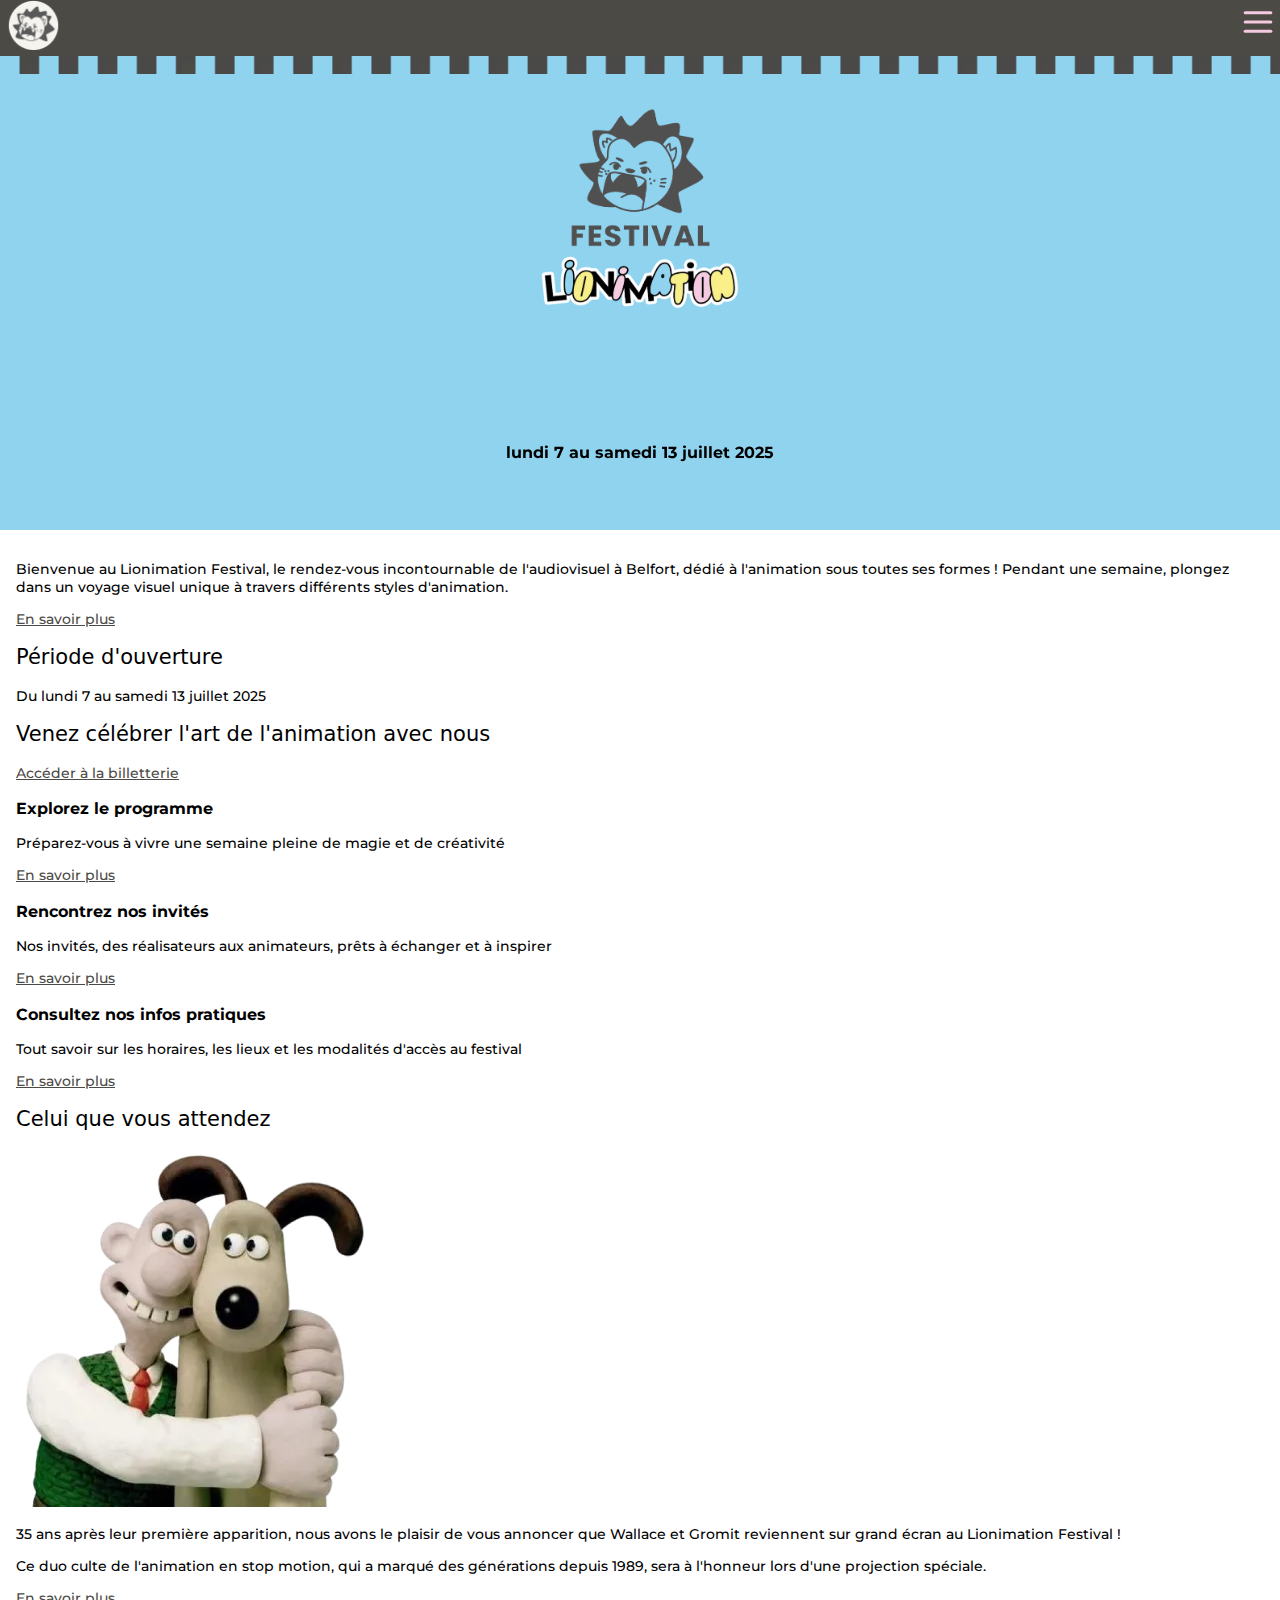
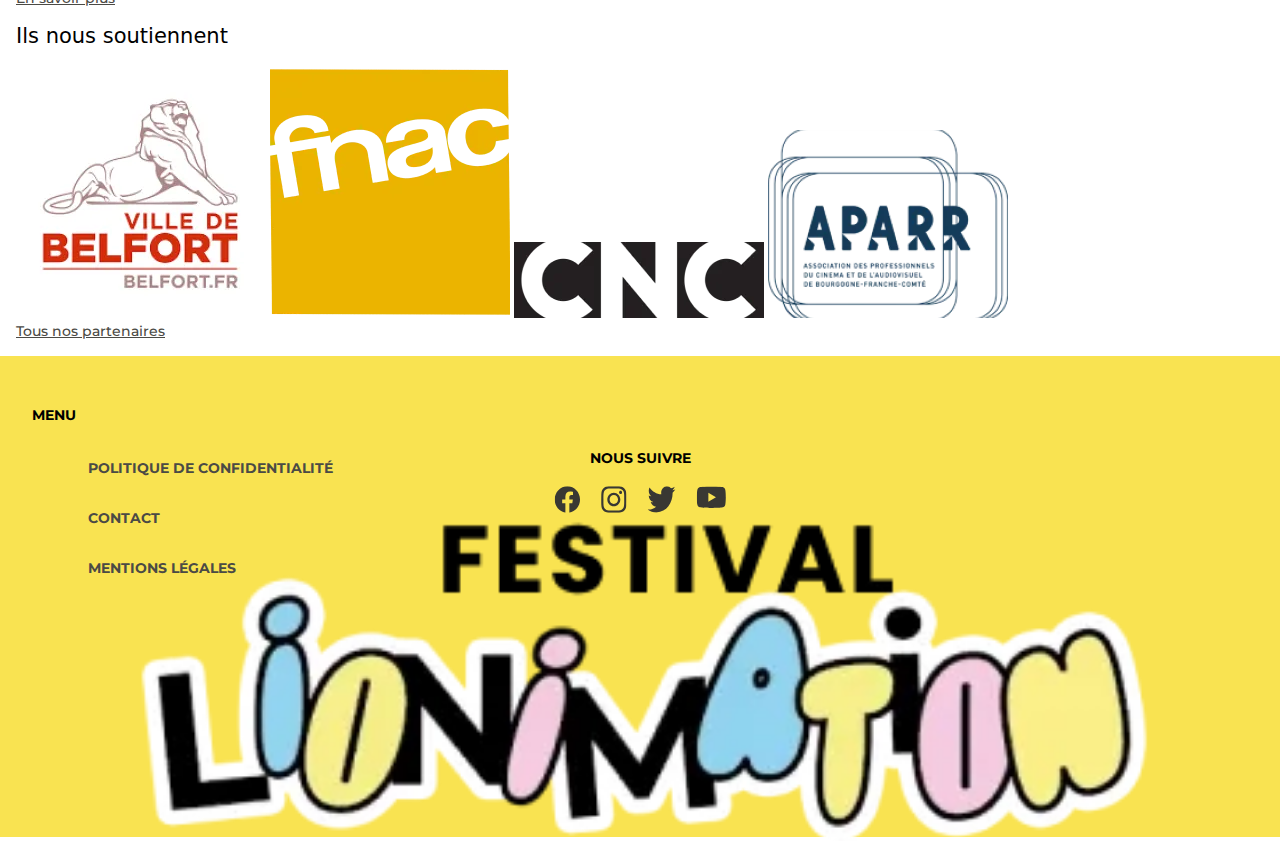
==== index.html @ 3cbc878a "mise à jour des pages" ====
<!DOCTYPE html>
<html lang="fr">
<head>
    <meta charset="UTF-8">
    <meta name="viewport" content="width=device-width, initial-scale=1.0">
    <title>Festival Lionimation</title>
    <link rel="stylesheet" href="src/css/vendors/style.css">
</head>
<body>
        <header class="header">
            <div class="menu">
                <div class="logo">
                    <a href="index.html"><img src="assets/logo.png" alt="retour accueil"></a>
                </div>
                <button id="btnmenu" class="menu-toggle"></button>
            </div>
            <div class="deco"></div>
        </header>
        
        <aside id="panel">
            <div class="panel-header"><button class="btnclose" id="hide-menu" /></div>
            <nav>
                <ul>
                    <li><a href="festival.html">Le festival</a></li>
                    <li><a href="programmation.html">Programmation</a></li>
                    <li><a href="#">Billetterie</a></li>
                    <li><a href="invites.html">Invités</a></li>
                    <li><a href="info.html">Info pratique</a></li>
                    <li><a href="contacts.html">Contacts</a></li>
                </ul>
            </nav>
        </aside>
    <main>
        <section class="hero bg-bleu-hero">
            
            <div class="bloc-img home">
                <div class="center-bloc">
            <img src="assets/headerlogonom.webp" alt="Festival Lionimation">
            <h3>lundi 7 au samedi 13 juillet 2025</h3>
                </div>
            </div>
        </section>
    <div class="global-content">
        <section class="intro">
            <p>Bienvenue au Lionimation Festival, le rendez-vous incontournable de l'audiovisuel à Belfort, dédié à
                l'animation sous toutes ses formes ! Pendant une semaine, plongez dans un voyage visuel unique à travers
                différents styles d'animation.</p>
            <a href="festival.html" class="button">En savoir plus</a>
        </section>
        
        <section class="details">
            <h2>Période d'ouverture</h2>
            <p>Du lundi 7 au samedi 13 juillet 2025</p>
        
            <h2>Venez célébrer l'art de l'animation avec nous</h2>
            <a href="#" class="button">Accéder à la billetterie</a>
        </section>
        
        <section class="extras">
            <div class="card">
                <h3>Explorez le programme</h3>
                <p>Préparez-vous à vivre une semaine pleine de magie et de créativité</p>
                <a href="programmation.html" class="button">En savoir plus</a>
            </div>
            <div class="card">
                <h3>Rencontrez nos invités</h3>
                <p>Nos invités, des réalisateurs aux animateurs, prêts à échanger et à inspirer</p>
                <a href="invites.html" class="button">En savoir plus</a>
            </div>
        
            <div class="card">
                <h3>Consultez nos infos pratiques</h3>
                <p>Tout savoir sur les horaires, les lieux et les modalités d'accès au festival</p>
                <a href="info.html" class="button">En savoir plus</a>
            </div>
        </section>
        
<section class="highlight">
    <h2>Celui que vous attendez</h2>
    <div class="Wallace">
        <img src="assets/walaceetgromit.webp" alt="wallace et Gromit">
    </div>
    <p>35 ans après leur première apparition, nous avons le plaisir de vous annoncer que Wallace et Gromit reviennent
        sur grand écran au Lionimation Festival !</p>
    <p>Ce duo culte de l'animation en stop motion, qui a marqué des générations depuis 1989, sera à l'honneur lors d'une
        projection spéciale.</p>
    <a href="programmation.html" class="button">En savoir plus</a>
</section>

<section class="partners">
    <h2>Ils nous soutiennent</h2>
    <div class="logos">
        <img src="assets/belfort.webp" alt="Ville de Belfort">
        <img src="assets/fnac.webp" alt="Fnac">
        <img src="assets/cnc.webp" alt="CNC">
        <img src="assets/aparr.webp" alt="APARR">
    </div>
    <a href="#" class="button">Tous nos partenaires</a>
</section>
</div>
</main>
<footer class="footer">
    <div class="footer-menu">
        <h4>MENU</h4>
        <ul>
            <li><a href="#">Politique de Confidentialité</a></li>
            <li><a href="contacts.html">Contact</a></li>
            <li><a href="#">Mentions Légales</a></li>
        </ul>
    </div>
    <div class="footer-social">
        <h4>NOUS SUIVRE</h4>
        <div class="social-icons">
            <a href="https://www.facebook.com/"><img src="assets/facebook1.svg" alt="Facebook"></a>
            <a href="https://www.instagram.com/"><img src="assets/instagram2.svg" alt="Instagram"></a>
            <a href="https://x.com/"><img src="assets/twitter1.svg" alt="Twitter"></a>
            <a href="https://www.youtube.com/"><img src="assets/youtube1.svg" alt="YouTube"></a>
        </div>
    </div>
    <div class="footer-logo">
        <img src="assets/festivallionimation.webp" alt="Festival Lionimation">
    </div>
</footer>
<script src="src/js/app.js"> </script>
</body>
</html>
---- src/css/vendors/style.css ----
/*importation des typographies*/

@import url('https://fonts.googleapis.com/css2?family=Montserrat:ital,wght@0,100..900;1,100..900&display=swap');
@import url('https://fonts.googleapis.com/css2?family=Archivo+Black&family=Chewy&family=Montserrat:ital,wght@0,100..900;1,100..900&display=swap');

/* import du normalize */
/* @import url("normalize.css"); */

/* importation variables */
@import url("../utils/variables.css");
@import url("../utils/structure.css");

/* importation component */
@import url("../component/menu.css");
@import url("../component/asside.css");
@import url("../component/button.css");
@import url("../component/hero.css");

/* importation */
@import url("../layout/main.css");
@import url("../layout/header.css");
@import url("../layout/footer.css");

*,
*:before,
*:after {
    box-sizing: border-box;
    -webkit-tap-highlight-color: transparent;
    -webkit-touch-callout: none;
}

html,
body {
    padding: 0;
    margin: 0;
    margin: 0;
    width: 100%;
    height: 100%;
}

body {
    font-family: "Montserrat", sans-serif;
    font-optical-sizing: auto;
    font-weight: 500;
    font-style: normal;
    font-size: 14px;
}

/* style commun aux pages */

h1,
h2 {
    font-family: "Chewy", system-ui;
    font-weight: 400;
    font-style: normal;
    /* text-transform: uppercase; */
}

a {
    color: var(--header-color);

    & :focus,
    :hover,
    :visited {
        color: var(--jaune);
    }
}

li {
    list-style: none;
    padding: 8px 0;
}


/*classes de couleurs du theme pour certains blocs*/
.bg-bleu {
    background-color: var(--bleu);
}

.bg-bleu-hero {
    background-color: var(--bleu-hero);
}

.bg-rose {
    background-color: var(--rose);
}

.bg-jaune {
    background-color: var(--jaune);
}
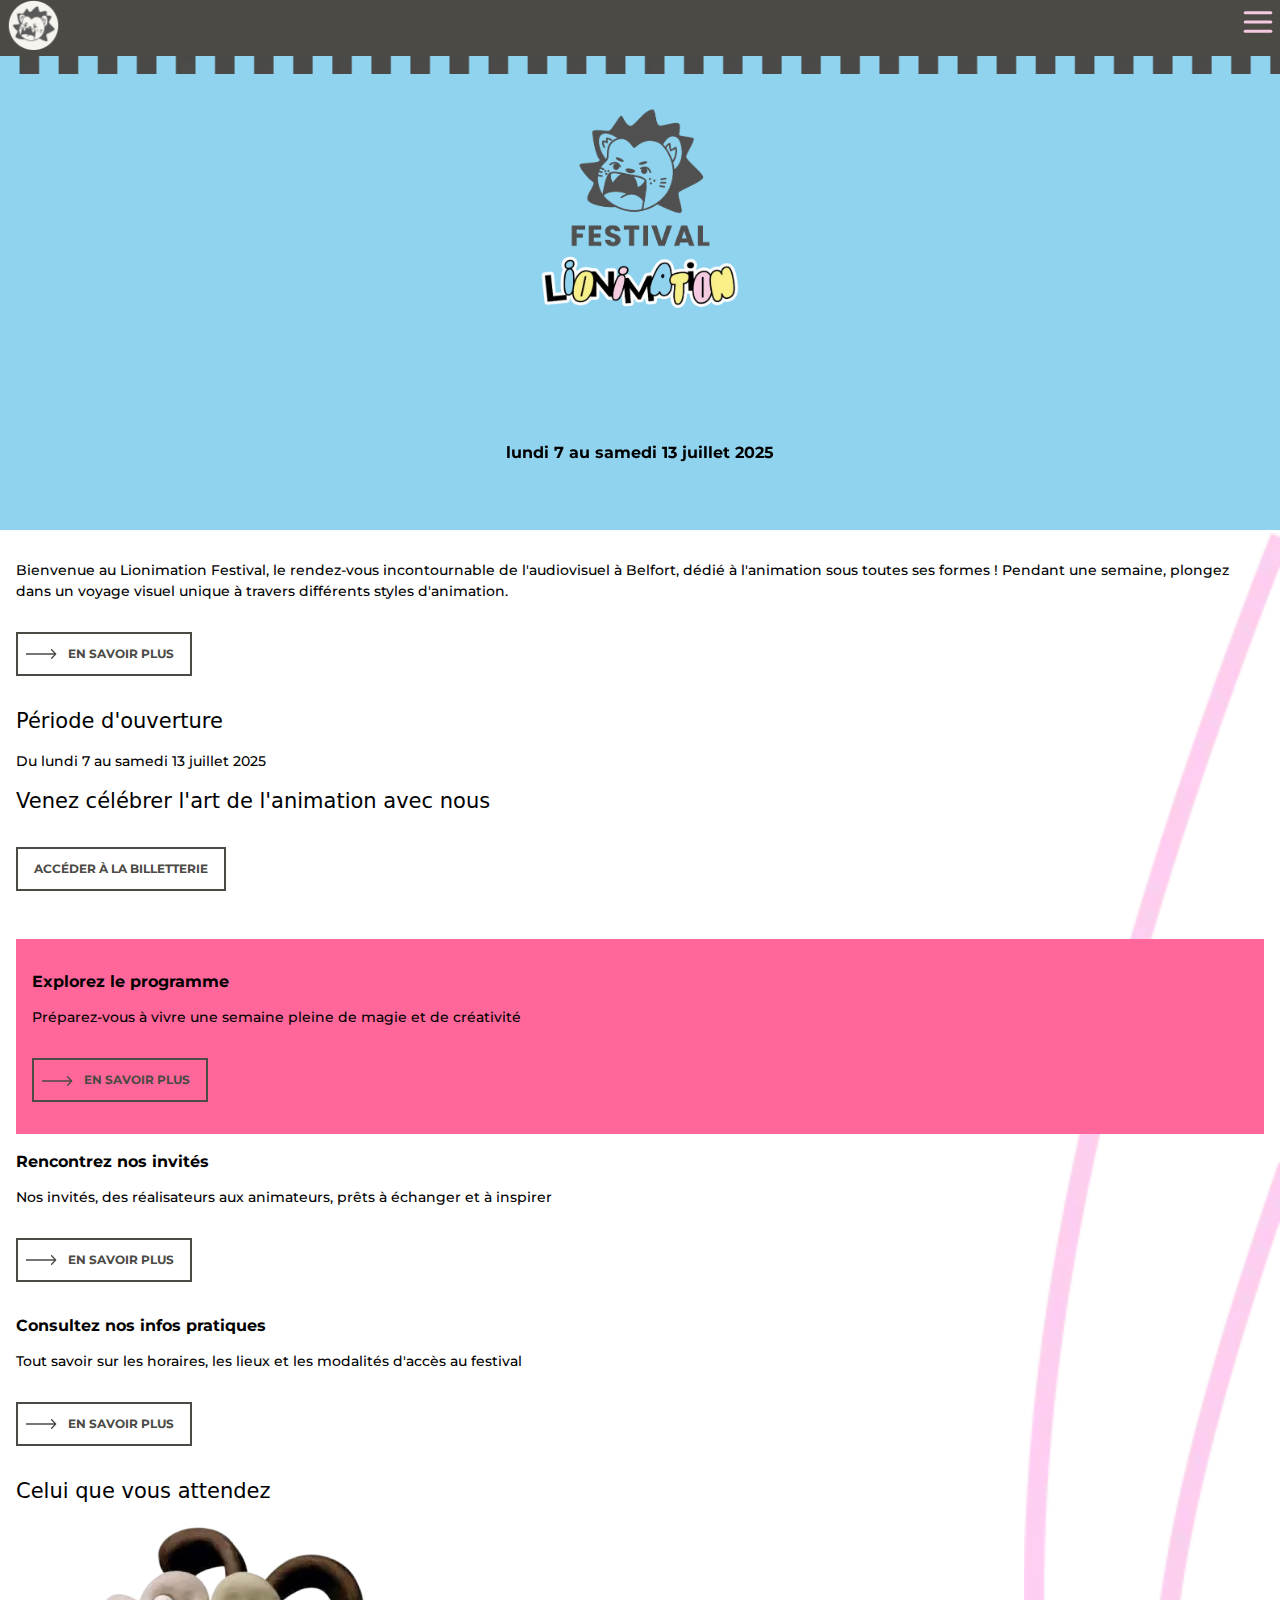
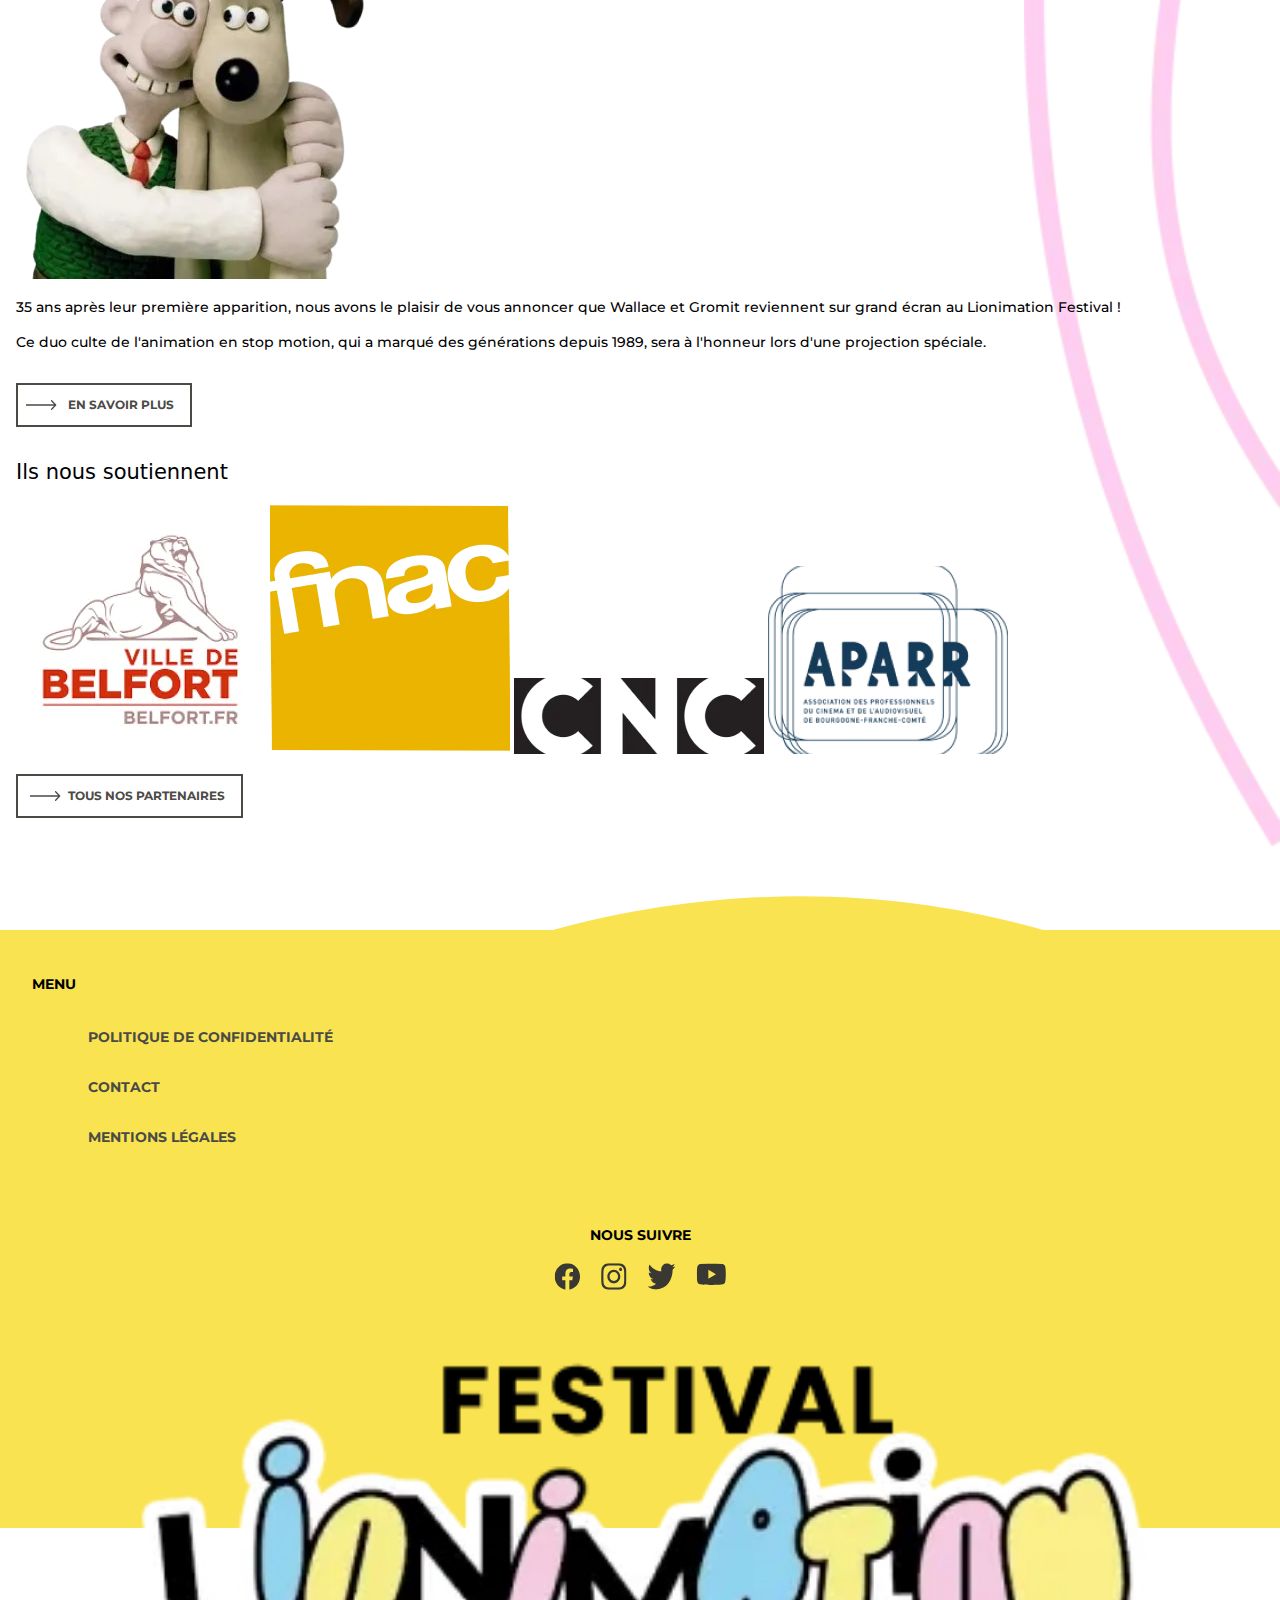
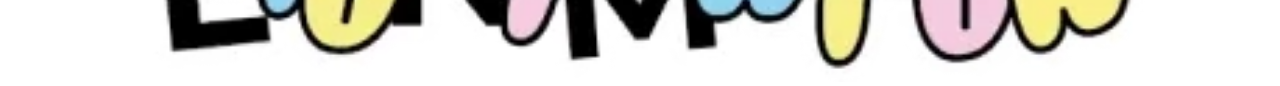
==== commit c2d8eda5: "mise ajour card et button et button arrow" ====
--- a/index.html
+++ b/index.html
@@ -1,126 +1,133 @@
 <!DOCTYPE html>
 <html lang="fr">
+
 <head>
     <meta charset="UTF-8">
     <meta name="viewport" content="width=device-width, initial-scale=1.0">
     <title>Festival Lionimation</title>
     <link rel="stylesheet" href="src/css/vendors/style.css">
 </head>
+
 <body>
-        <header class="header">
-            <div class="menu">
-                <div class="logo">
-                    <a href="index.html"><img src="assets/logo.png" alt="retour accueil"></a>
-                </div>
-                <button id="btnmenu" class="menu-toggle"></button>
+    <header class="header">
+        <div class="menu">
+            <div class="logo">
+                <a href="index.html"><img src="assets/logo.png" alt="retour accueil"></a>
             </div>
-            <div class="deco"></div>
-        </header>
-        
-        <aside id="panel">
-            <div class="panel-header"><button class="btnclose" id="hide-menu" /></div>
-            <nav>
-                <ul>
-                    <li><a href="festival.html">Le festival</a></li>
-                    <li><a href="programmation.html">Programmation</a></li>
-                    <li><a href="#">Billetterie</a></li>
-                    <li><a href="invites.html">Invités</a></li>
-                    <li><a href="info.html">Info pratique</a></li>
-                    <li><a href="contacts.html">Contacts</a></li>
-                </ul>
-            </nav>
-        </aside>
+            <button id="btnmenu" class="menu-toggle"></button>
+        </div>
+        <div class="deco"></div>
+    </header>
+
+    <aside id="panel">
+        <div class="panel-header"><button class="btnclose" id="hide-menu" /></div>
+        <nav>
+            <ul>
+                <li><a href="festival.html">Le festival</a></li>
+                <li><a href="programmation.html">Programmation</a></li>
+                <li><a href="#">Billetterie</a></li>
+                <li><a href="invites.html">Invités</a></li>
+                <li><a href="info.html">Info pratique</a></li>
+                <li><a href="contacts.html">Contacts</a></li>
+            </ul>
+        </nav>
+    </aside>
     <main>
         <section class="hero bg-bleu-hero">
-            
+
             <div class="bloc-img home">
                 <div class="center-bloc">
-            <img src="assets/headerlogonom.webp" alt="Festival Lionimation">
-            <h3>lundi 7 au samedi 13 juillet 2025</h3>
+                    <img src="assets/headerlogonom.webp" alt="Festival Lionimation">
+                    <h3>lundi 7 au samedi 13 juillet 2025</h3>
                 </div>
             </div>
         </section>
-    <div class="global-content">
-        <section class="intro">
-            <p>Bienvenue au Lionimation Festival, le rendez-vous incontournable de l'audiovisuel à Belfort, dédié à
-                l'animation sous toutes ses formes ! Pendant une semaine, plongez dans un voyage visuel unique à travers
-                différents styles d'animation.</p>
-            <a href="festival.html" class="button">En savoir plus</a>
-        </section>
-        
-        <section class="details">
-            <h2>Période d'ouverture</h2>
-            <p>Du lundi 7 au samedi 13 juillet 2025</p>
-        
-            <h2>Venez célébrer l'art de l'animation avec nous</h2>
-            <a href="#" class="button">Accéder à la billetterie</a>
-        </section>
-        
-        <section class="extras">
-            <div class="card">
-                <h3>Explorez le programme</h3>
-                <p>Préparez-vous à vivre une semaine pleine de magie et de créativité</p>
-                <a href="programmation.html" class="button">En savoir plus</a>
+        <div class="global-content">
+            <section class="intro">
+                <p>Bienvenue au Lionimation Festival, le rendez-vous incontournable de l'audiovisuel à Belfort, dédié à
+                    l'animation sous toutes ses formes ! Pendant une semaine, plongez dans un voyage visuel unique à
+                    travers
+                    différents styles d'animation.</p>
+                <a href="festival.html" class="button arrow">En savoir plus</a>
+            </section>
+
+            <section class="details">
+                <h2>Période d'ouverture</h2>
+                <p>Du lundi 7 au samedi 13 juillet 2025</p>
+
+                <h2>Venez célébrer l'art de l'animation avec nous</h2>
+                <a href="#" class="button">Accéder à la billetterie</a>
+            </section>
+
+            <section class="extras">
+                <div class="card pa-1 mt-2 bg-rose">
+                    <h3>Explorez le programme</h3>
+                    <p>Préparez-vous à vivre une semaine pleine de magie et de créativité</p>
+                    <a href="programmation.html" class="button arrow">En savoir plus</a>
+                </div>
+                <div class="card">
+                    <h3>Rencontrez nos invités</h3>
+                    <p>Nos invités, des réalisateurs aux animateurs, prêts à échanger et à inspirer</p>
+                    <a href="invites.html" class="button arrow">En savoir plus</a>
+                </div>
+
+                <div class="card">
+                    <h3>Consultez nos infos pratiques</h3>
+                    <p>Tout savoir sur les horaires, les lieux et les modalités d'accès au festival</p>
+                    <a href="info.html" class="button arrow">En savoir plus</a>
+                </div>
+            </section>
+
+            <section class="highlight">
+                <h2>Celui que vous attendez</h2>
+                <div class="Wallace">
+                    <img src="assets/walaceetgromit.webp" alt="wallace et Gromit">
+                </div>
+                <p>35 ans après leur première apparition, nous avons le plaisir de vous annoncer que Wallace et Gromit
+                    reviennent
+                    sur grand écran au Lionimation Festival !</p>
+                <p>Ce duo culte de l'animation en stop motion, qui a marqué des générations depuis 1989, sera à
+                    l'honneur lors d'une
+                    projection spéciale.</p>
+                <a href="programmation.html" class="button arrow">En savoir plus</a>
+            </section>
+
+            <section class="partners">
+                <h2>Ils nous soutiennent</h2>
+                <div class="logos">
+                    <img src="assets/belfort.webp" alt="Ville de Belfort">
+                    <img src="assets/fnac.webp" alt="Fnac">
+                    <img src="assets/cnc.webp" alt="CNC">
+                    <img src="assets/aparr.webp" alt="APARR">
+                </div>
+                <a href="#" class="button arrow">Tous nos partenaires</a>
+            </section>
+        </div>
+    </main>
+    <footer class="footer">
+        <div class="footer-vague"></div>
+        <div class="footer-menu">
+            <h4>MENU</h4>
+            <ul>
+                <li><a href="#">Politique de Confidentialité</a></li>
+                <li><a href="contacts.html">Contact</a></li>
+                <li><a href="#">Mentions Légales</a></li>
+            </ul>
+        </div>
+        <div class="footer-social">
+            <h4>NOUS SUIVRE</h4>
+            <div class="social-icons">
+                <a href="https://www.facebook.com/"><img src="assets/facebook1.svg" alt="Facebook"></a>
+                <a href="https://www.instagram.com/"><img src="assets/instagram2.svg" alt="Instagram"></a>
+                <a href="https://x.com/"><img src="assets/twitter1.svg" alt="Twitter"></a>
+                <a href="https://www.youtube.com/"><img src="assets/youtube1.svg" alt="YouTube"></a>
             </div>
-            <div class="card">
-                <h3>Rencontrez nos invités</h3>
-                <p>Nos invités, des réalisateurs aux animateurs, prêts à échanger et à inspirer</p>
-                <a href="invites.html" class="button">En savoir plus</a>
-            </div>
-        
-            <div class="card">
-                <h3>Consultez nos infos pratiques</h3>
-                <p>Tout savoir sur les horaires, les lieux et les modalités d'accès au festival</p>
-                <a href="info.html" class="button">En savoir plus</a>
-            </div>
-        </section>
-        
-<section class="highlight">
-    <h2>Celui que vous attendez</h2>
-    <div class="Wallace">
-        <img src="assets/walaceetgromit.webp" alt="wallace et Gromit">
-    </div>
-    <p>35 ans après leur première apparition, nous avons le plaisir de vous annoncer que Wallace et Gromit reviennent
-        sur grand écran au Lionimation Festival !</p>
-    <p>Ce duo culte de l'animation en stop motion, qui a marqué des générations depuis 1989, sera à l'honneur lors d'une
-        projection spéciale.</p>
-    <a href="programmation.html" class="button">En savoir plus</a>
-</section>
+        </div>
+        <div class="footer-logo">
+            <img src="assets/festivallionimation.webp" alt="Festival Lionimation">
+        </div>
+    </footer>
+    <script src="src/js/app.js"> </script>
+</body>
 
-<section class="partners">
-    <h2>Ils nous soutiennent</h2>
-    <div class="logos">
-        <img src="assets/belfort.webp" alt="Ville de Belfort">
-        <img src="assets/fnac.webp" alt="Fnac">
-        <img src="assets/cnc.webp" alt="CNC">
-        <img src="assets/aparr.webp" alt="APARR">
-    </div>
-    <a href="#" class="button">Tous nos partenaires</a>
-</section>
-</div>
-</main>
-<footer class="footer">
-    <div class="footer-menu">
-        <h4>MENU</h4>
-        <ul>
-            <li><a href="#">Politique de Confidentialité</a></li>
-            <li><a href="contacts.html">Contact</a></li>
-            <li><a href="#">Mentions Légales</a></li>
-        </ul>
-    </div>
-    <div class="footer-social">
-        <h4>NOUS SUIVRE</h4>
-        <div class="social-icons">
-            <a href="https://www.facebook.com/"><img src="assets/facebook1.svg" alt="Facebook"></a>
-            <a href="https://www.instagram.com/"><img src="assets/instagram2.svg" alt="Instagram"></a>
-            <a href="https://x.com/"><img src="assets/twitter1.svg" alt="Twitter"></a>
-            <a href="https://www.youtube.com/"><img src="assets/youtube1.svg" alt="YouTube"></a>
-        </div>
-    </div>
-    <div class="footer-logo">
-        <img src="assets/festivallionimation.webp" alt="Festival Lionimation">
-    </div>
-</footer>
-<script src="src/js/app.js"> </script>
-</body>
 </html>--- a/src/css/vendors/style.css
+++ b/src/css/vendors/style.css
@@ -15,6 +15,8 @@
 @import url("../component/asside.css");
 @import url("../component/button.css");
 @import url("../component/hero.css");
+@import url("../component/caroussel.css");
+
 
 /* importation */
 @import url("../layout/main.css");
@@ -72,6 +74,11 @@
 }
 
 
+p {
+    line-height: 1.5;
+}
+
+
 /*classes de couleurs du theme pour certains blocs*/
 .bg-bleu {
     background-color: var(--bleu);
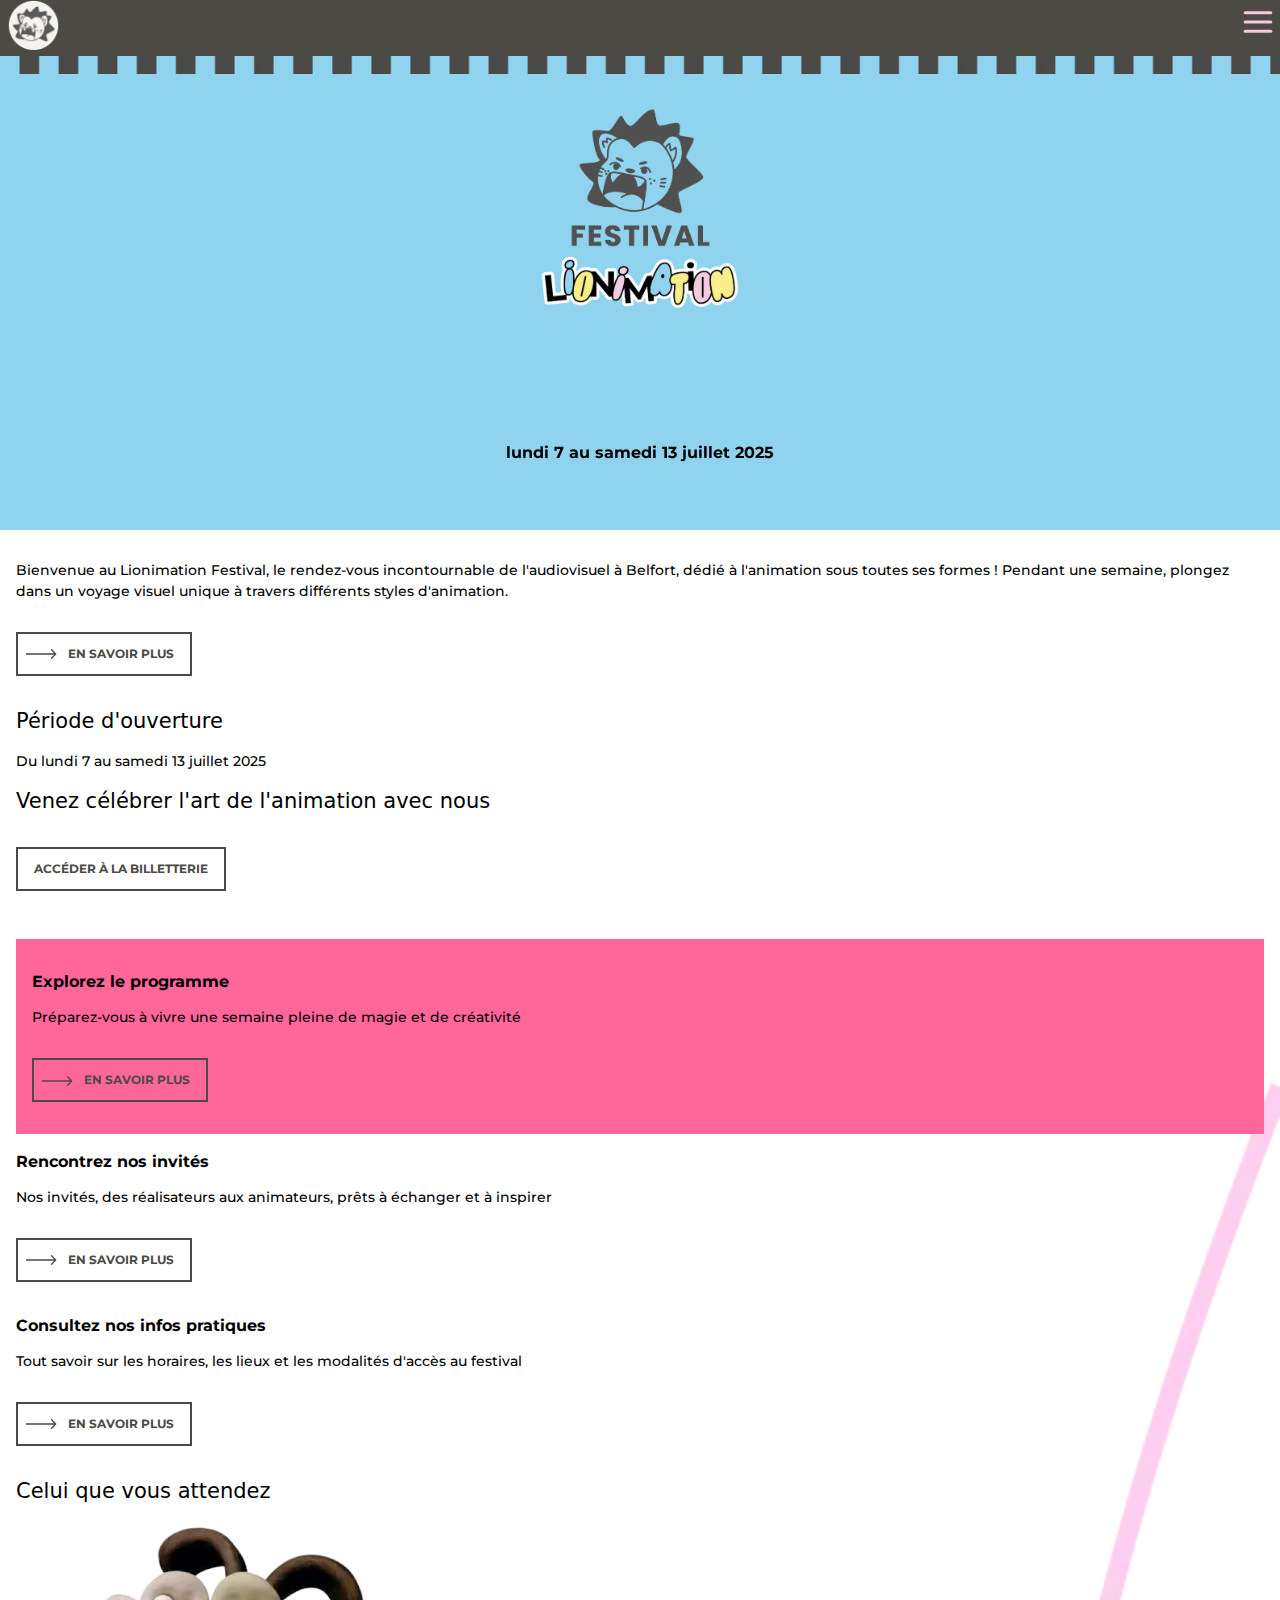
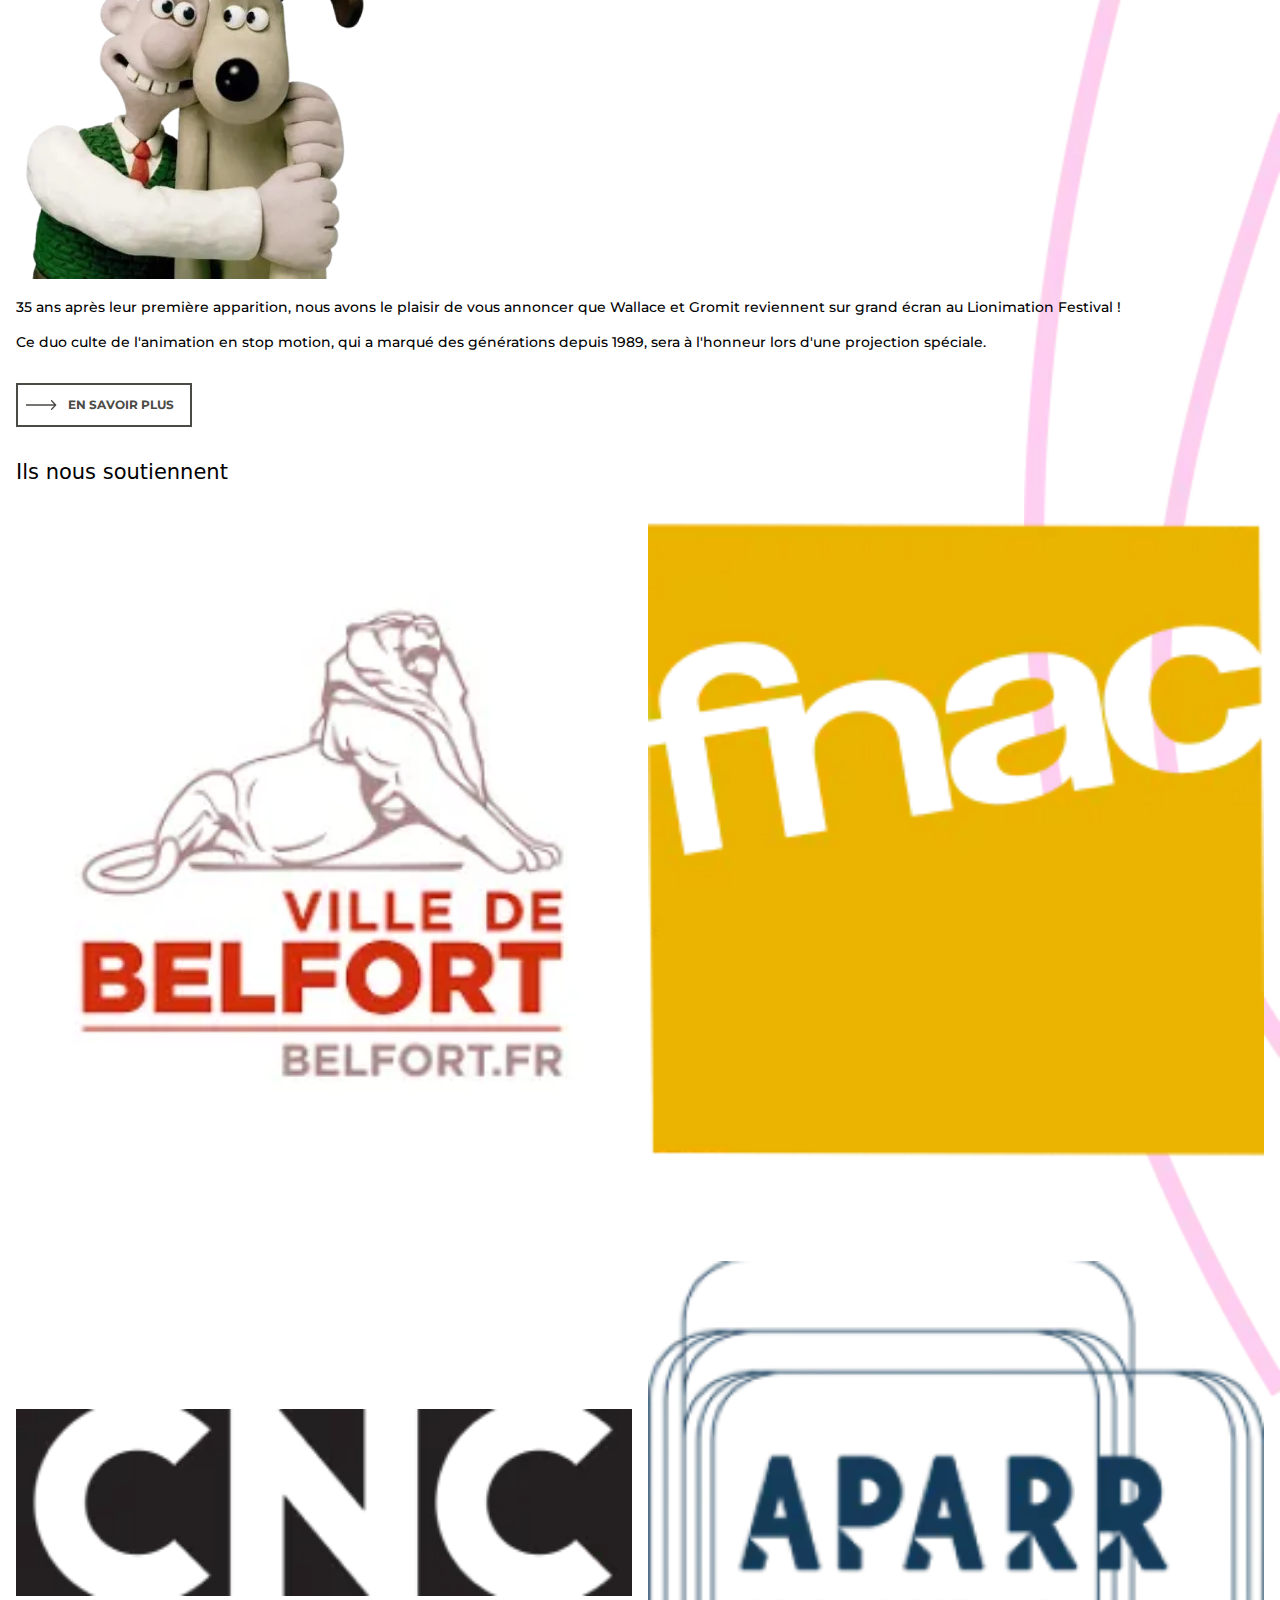
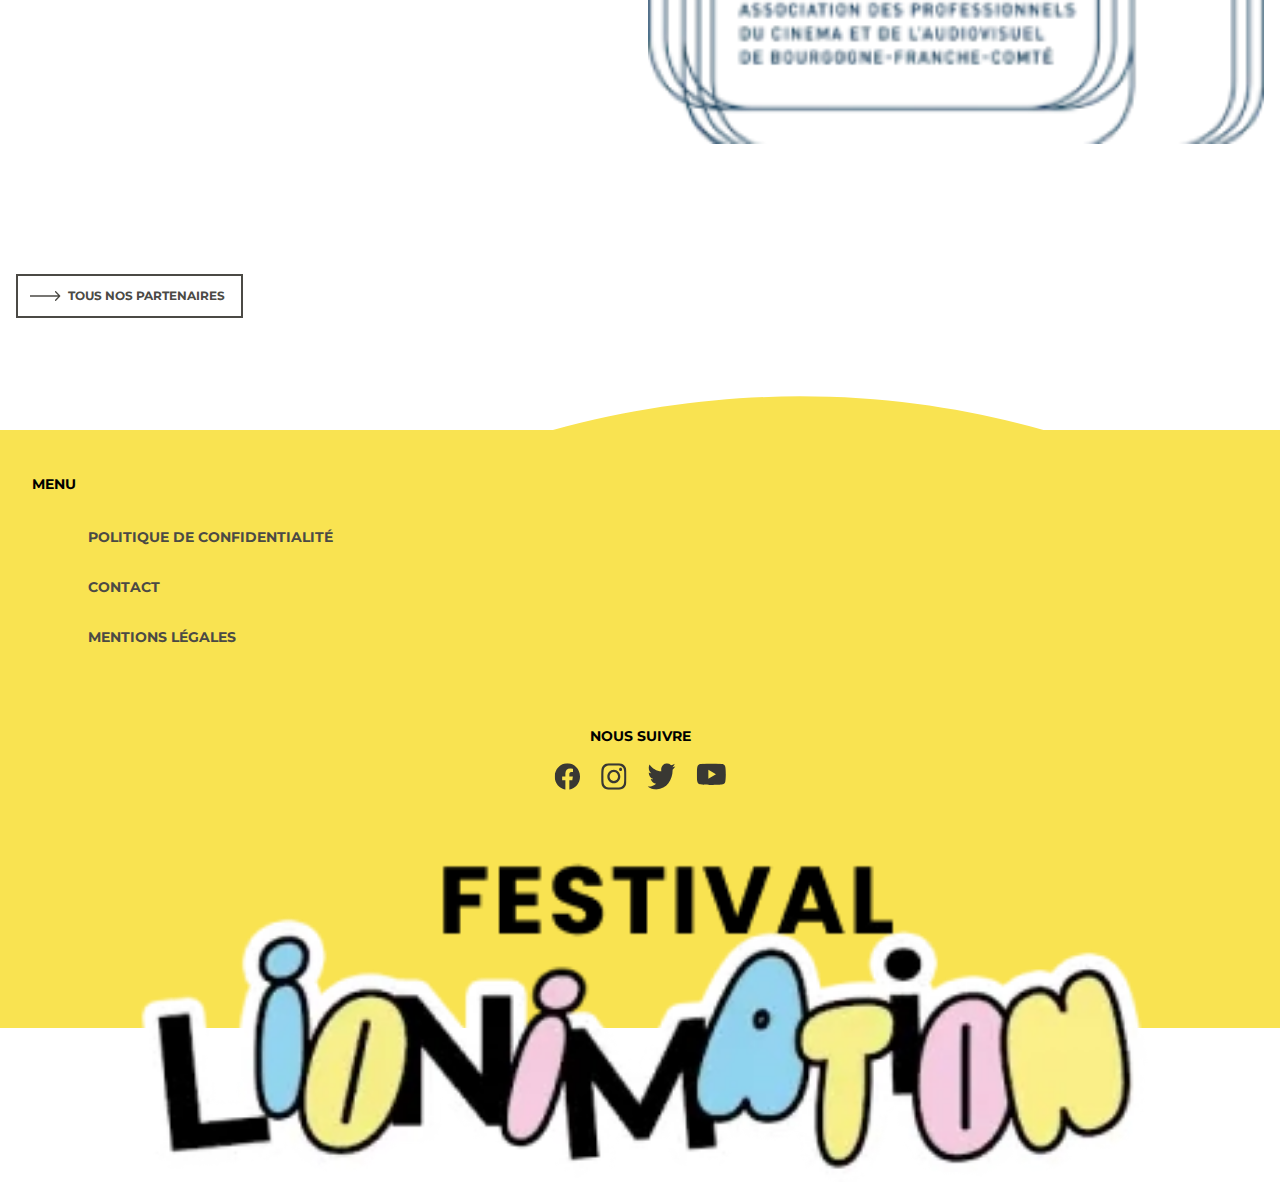
==== commit 23899c20: "mise à jour des members et partners et formulaire" ====
--- a/index.html
+++ b/index.html
@@ -92,13 +92,21 @@
                 <a href="programmation.html" class="button arrow">En savoir plus</a>
             </section>
 
-            <section class="partners">
+            <section class="">
                 <h2>Ils nous soutiennent</h2>
-                <div class="logos">
-                    <img src="assets/belfort.webp" alt="Ville de Belfort">
+                <div class="partners">
+                    <div class="partner">
+                        <img src="assets/belfort.webp" alt="Ville de Belfort">
+                    </div>
+                    <div class="partner">
                     <img src="assets/fnac.webp" alt="Fnac">
+                    </div>
+                    <div class="partner">
                     <img src="assets/cnc.webp" alt="CNC">
+                    </div>
+                    <div class="partner">
                     <img src="assets/aparr.webp" alt="APARR">
+                    </div>
                 </div>
                 <a href="#" class="button arrow">Tous nos partenaires</a>
             </section>
--- a/src/css/vendors/style.css
+++ b/src/css/vendors/style.css
@@ -16,6 +16,7 @@
 @import url("../component/button.css");
 @import url("../component/hero.css");
 @import url("../component/caroussel.css");
+@import url("../component/members.css");
 
 
 /* importation */
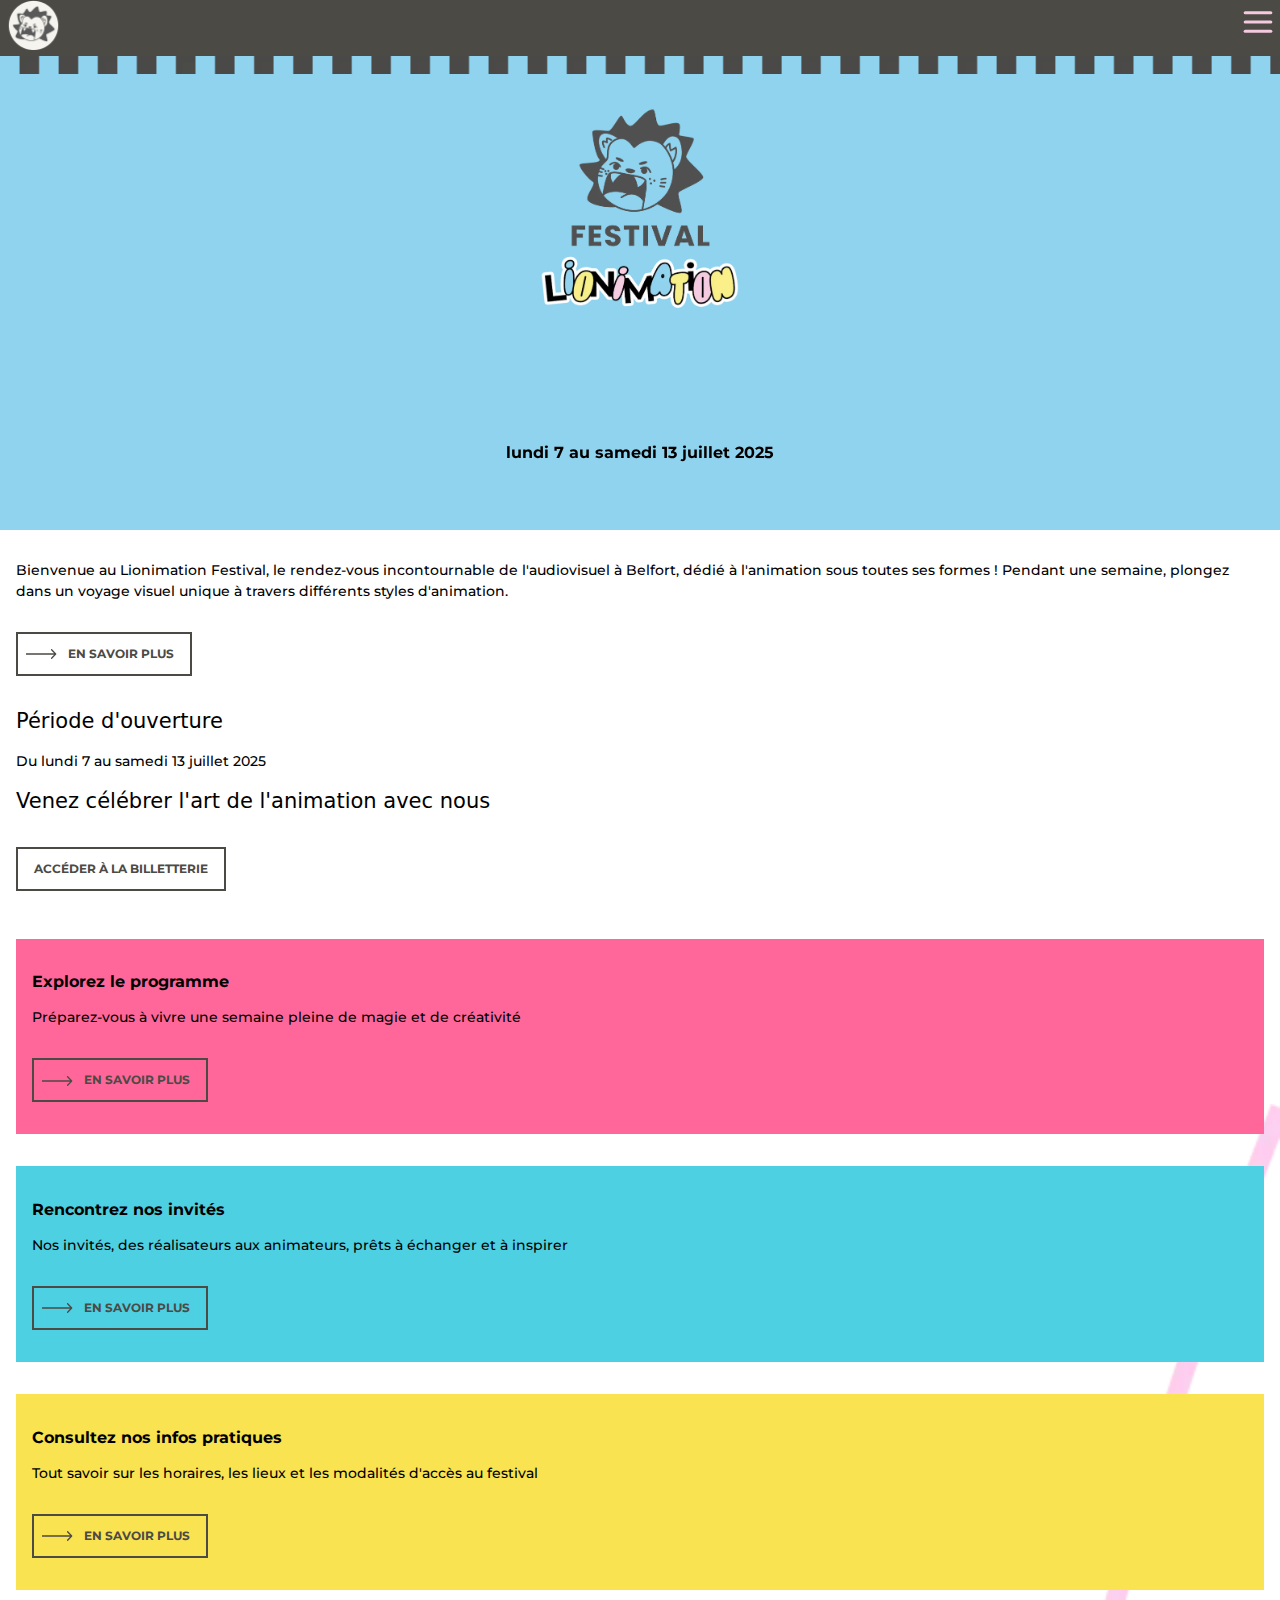
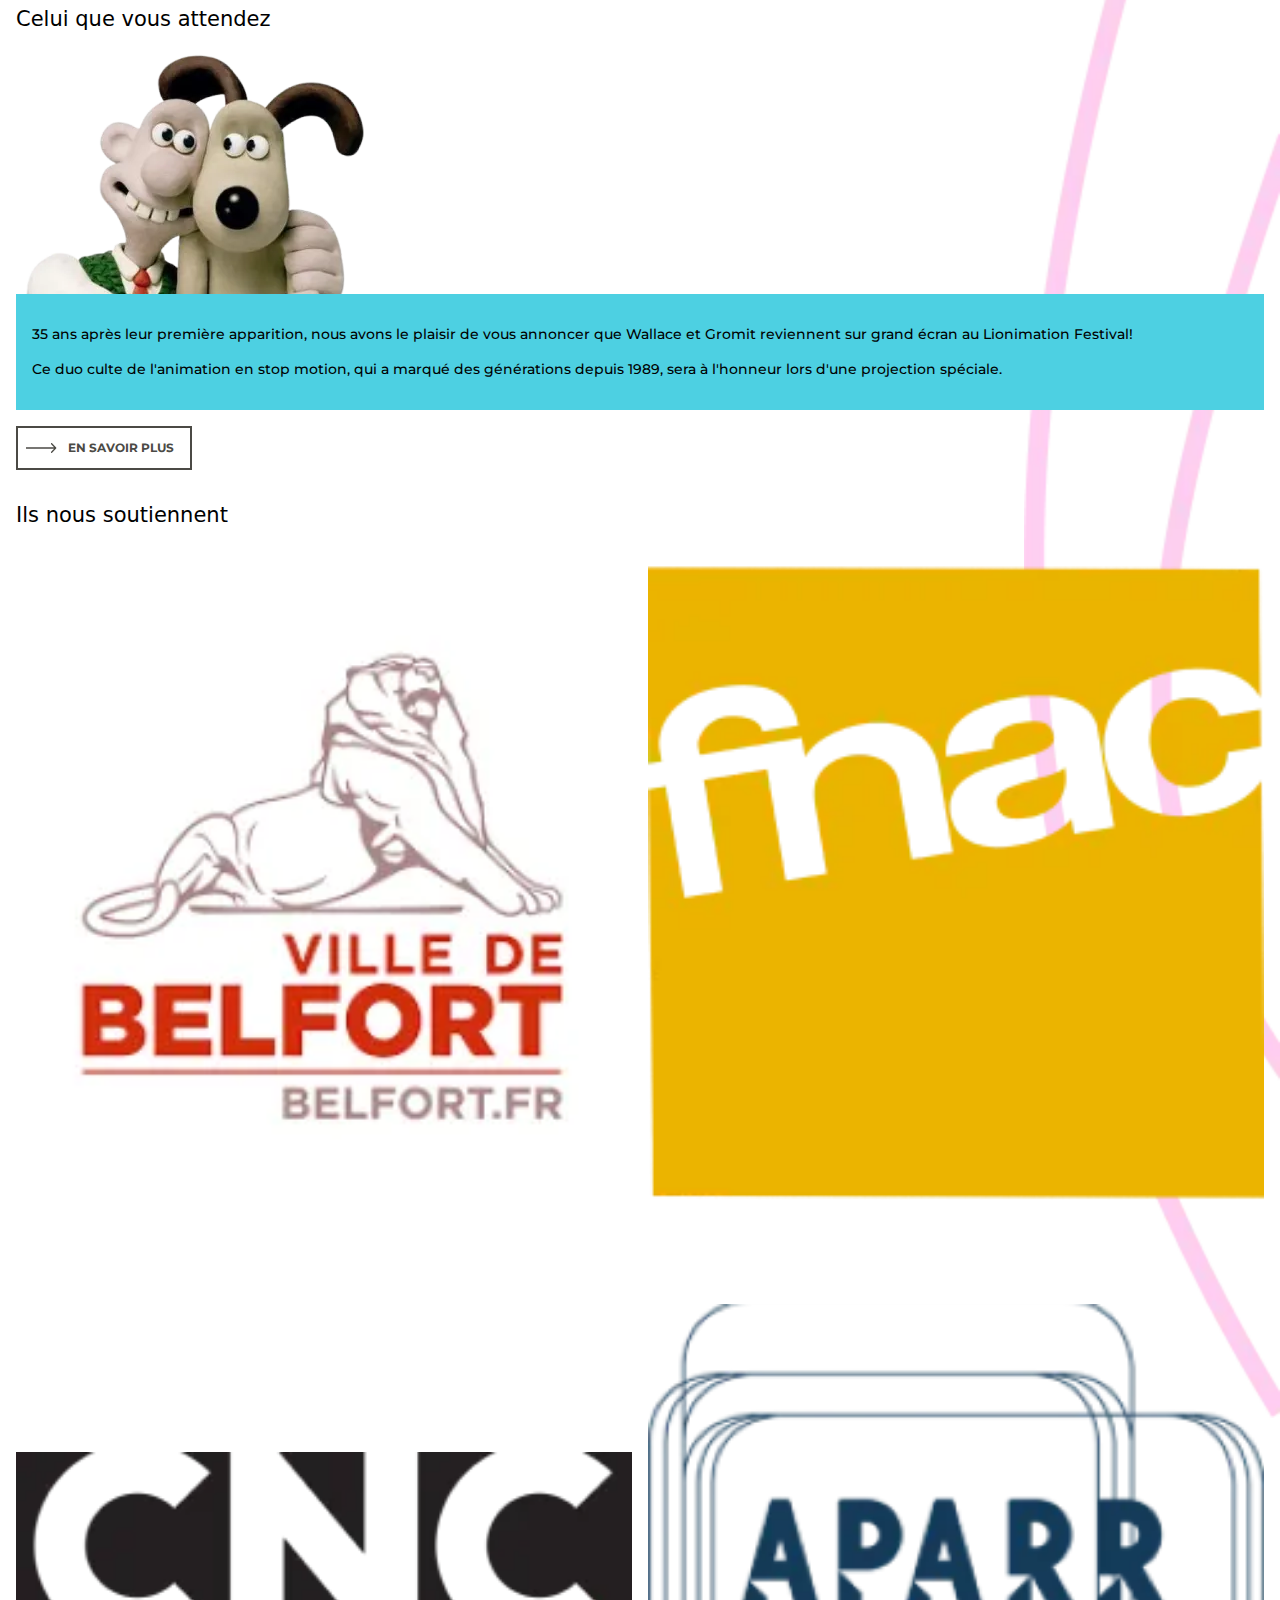
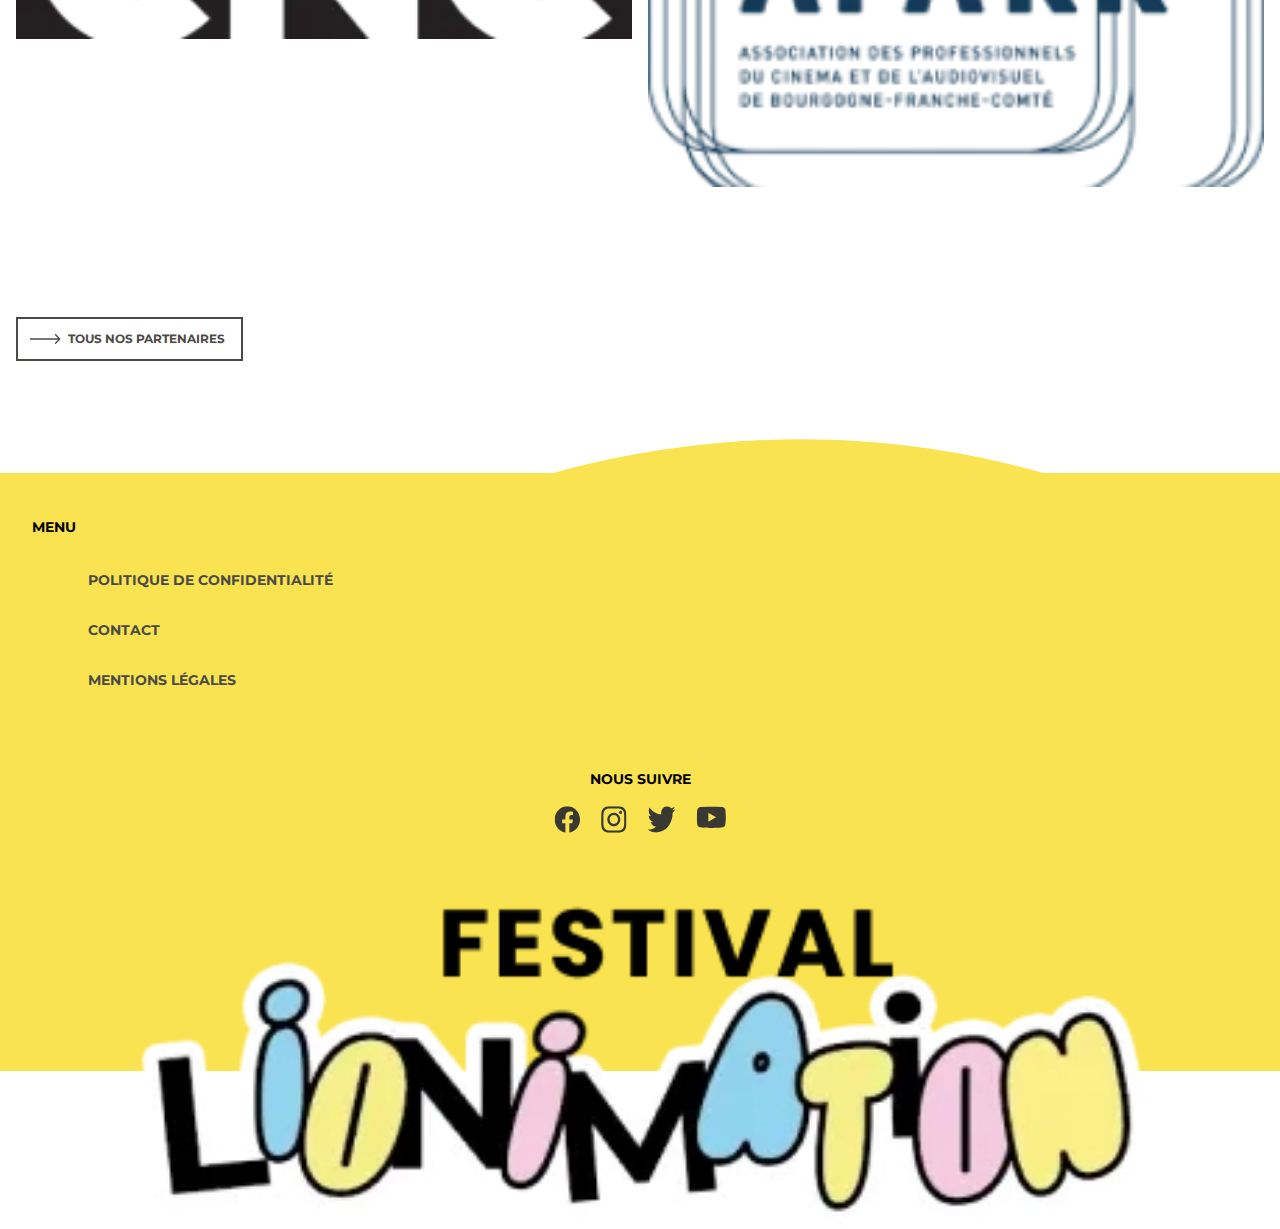
==== commit add5df72: "ajout des lightbox et accordéons (css/jss,html) ajout de background sur h2 programmation" ====
--- a/index.html
+++ b/index.html
@@ -65,30 +65,35 @@
                     <p>Préparez-vous à vivre une semaine pleine de magie et de créativité</p>
                     <a href="programmation.html" class="button arrow">En savoir plus</a>
                 </div>
-                <div class="card">
+                <div class="card pa-1 mt-2 bg-bleu">
                     <h3>Rencontrez nos invités</h3>
                     <p>Nos invités, des réalisateurs aux animateurs, prêts à échanger et à inspirer</p>
                     <a href="invites.html" class="button arrow">En savoir plus</a>
                 </div>
 
-                <div class="card">
+                <div class="card pa-1 mt-2 bg-jaune">
                     <h3>Consultez nos infos pratiques</h3>
                     <p>Tout savoir sur les horaires, les lieux et les modalités d'accès au festival</p>
                     <a href="info.html" class="button arrow">En savoir plus</a>
                 </div>
             </section>
 
+
+
             <section class="highlight">
                 <h2>Celui que vous attendez</h2>
-                <div class="Wallace">
-                    <img src="assets/walaceetgromit.webp" alt="wallace et Gromit">
+                <div class="bloc-img highlight">
+                    <div class="center-bloc highlight">
+                <img src="assets/walaceetgromit.webp" alt="wallace et Gromit">
+                    </div>
                 </div>
-                <p>35 ans après leur première apparition, nous avons le plaisir de vous annoncer que Wallace et Gromit
-                    reviennent
-                    sur grand écran au Lionimation Festival !</p>
-                <p>Ce duo culte de l'animation en stop motion, qui a marqué des générations depuis 1989, sera à
-                    l'honneur lors d'une
-                    projection spéciale.</p>
+
+                <div class="Wallace pa-1 pt-0 mt-0 pb-0 bg-bleu">
+                <p>35 ans après leur première apparition, nous avons le plaisir de 
+                    vous annoncer que Wallace et Gromit reviennent sur grand écran au Lionimation Festival!</p>
+                <p>Ce duo culte de l'animation en stop motion, qui a marqué des
+                    générations depuis 1989, sera à l'honneur lors d'une projection spéciale.</p>
+                </div>
                 <a href="programmation.html" class="button arrow">En savoir plus</a>
             </section>
 
--- a/src/css/vendors/style.css
+++ b/src/css/vendors/style.css
@@ -17,6 +17,7 @@
 @import url("../component/hero.css");
 @import url("../component/caroussel.css");
 @import url("../component/members.css");
+@import url("../component/accordion.css");
 
 
 /* importation */
@@ -56,8 +57,10 @@
     font-family: "Chewy", system-ui;
     font-weight: 400;
     font-style: normal;
+    
     /* text-transform: uppercase; */
 }
+
 
 a {
     color: var(--header-color);
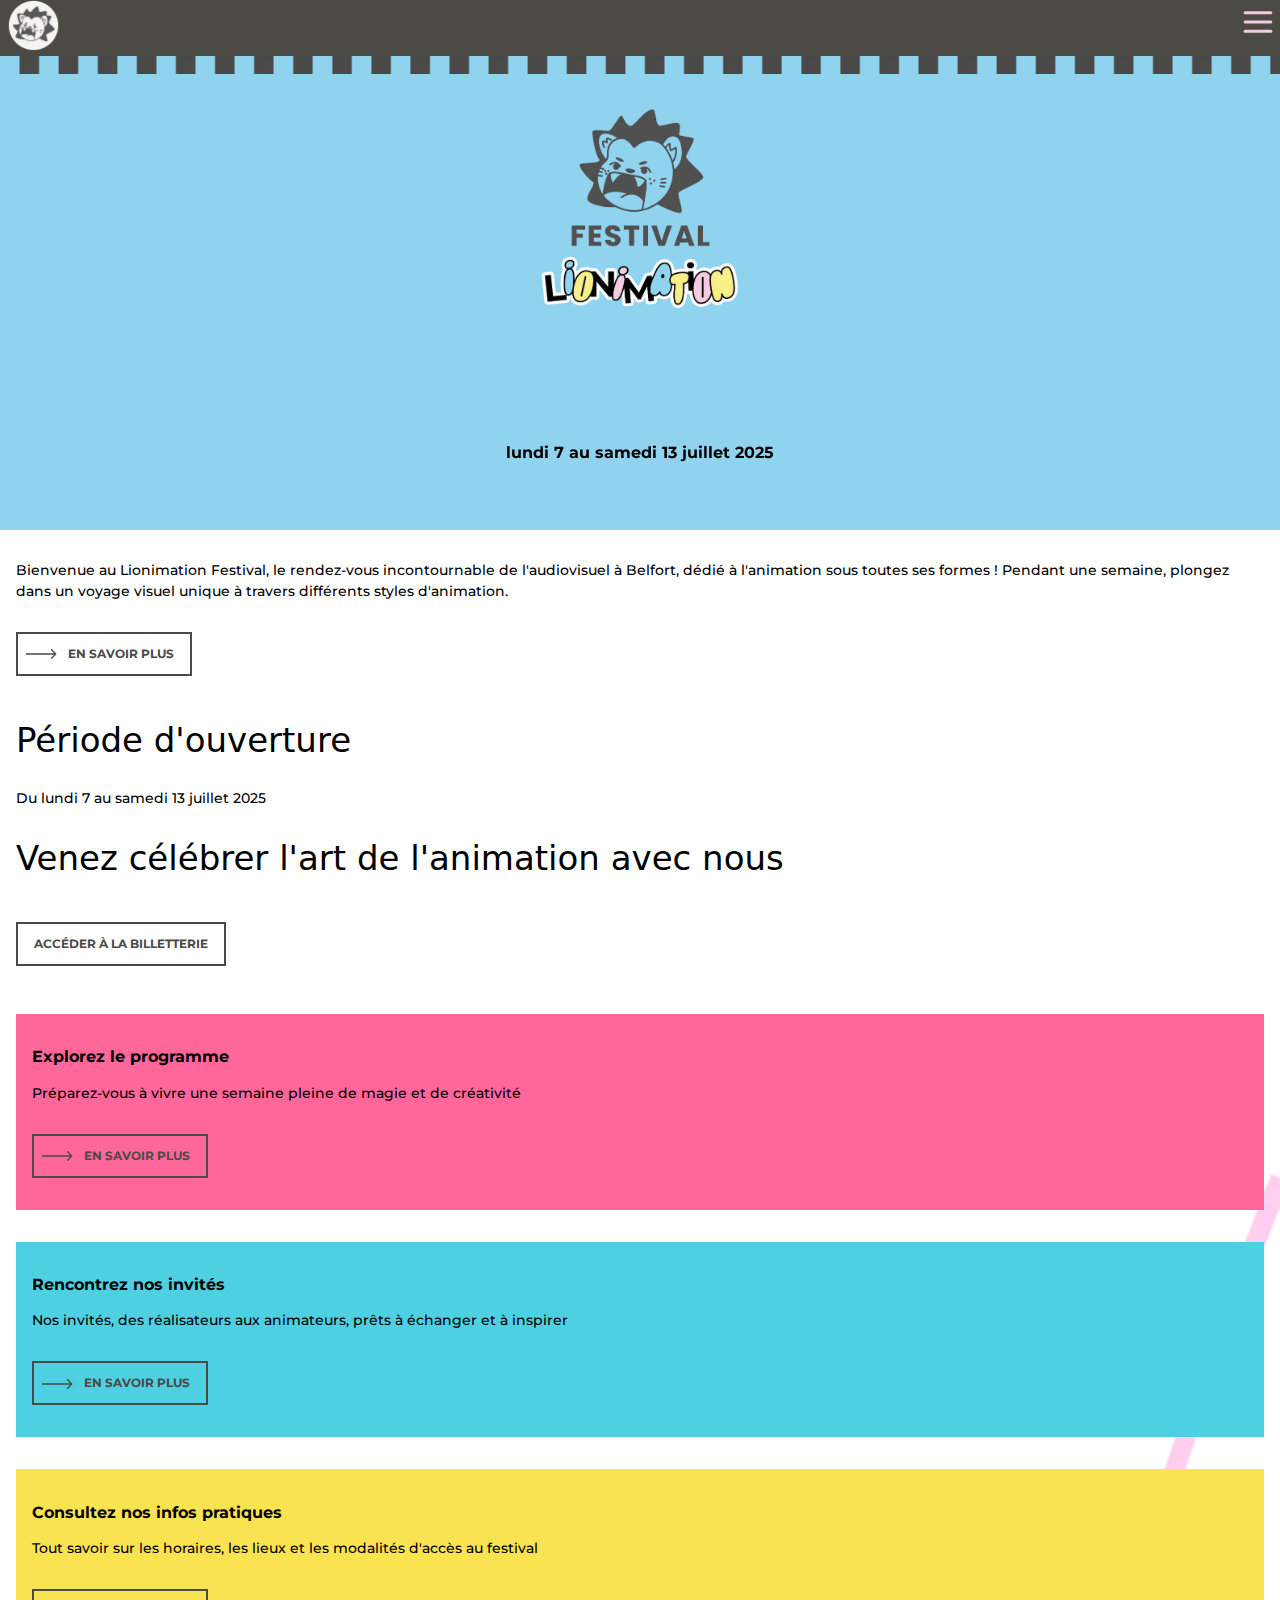
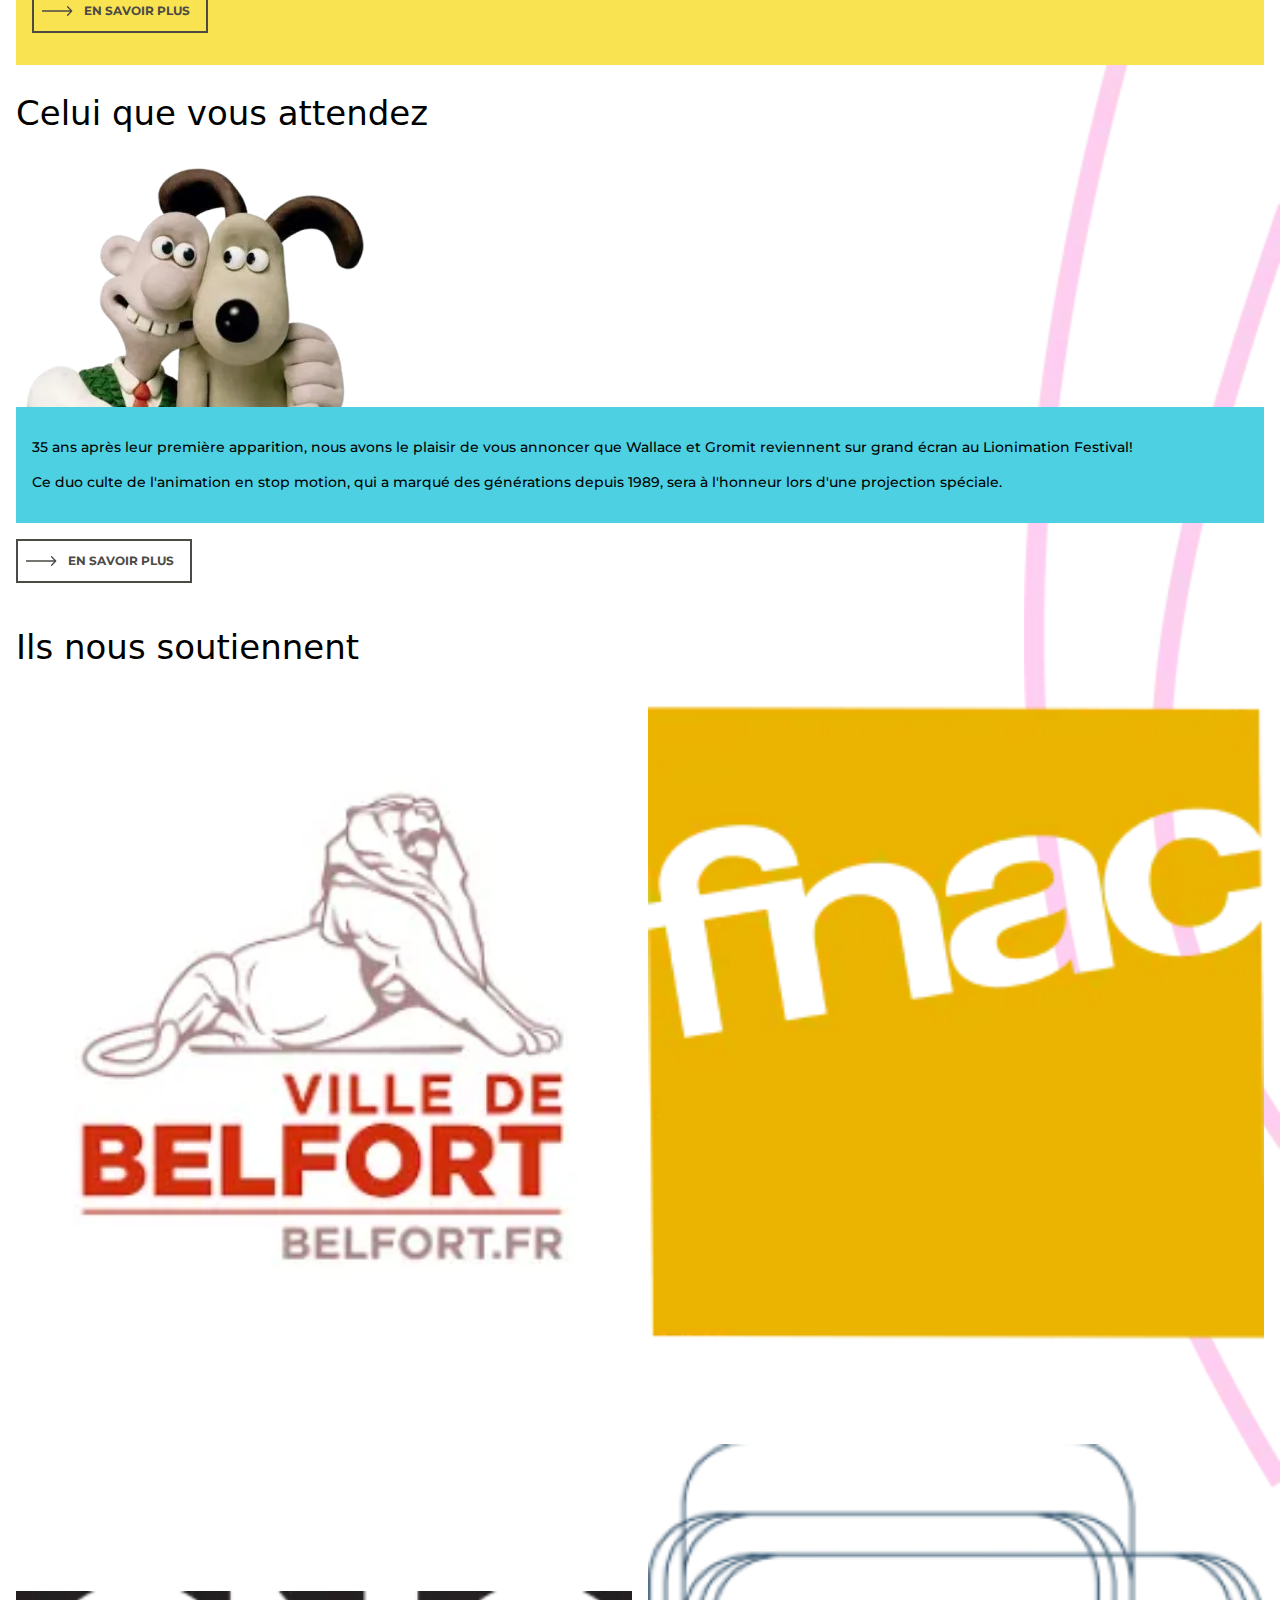
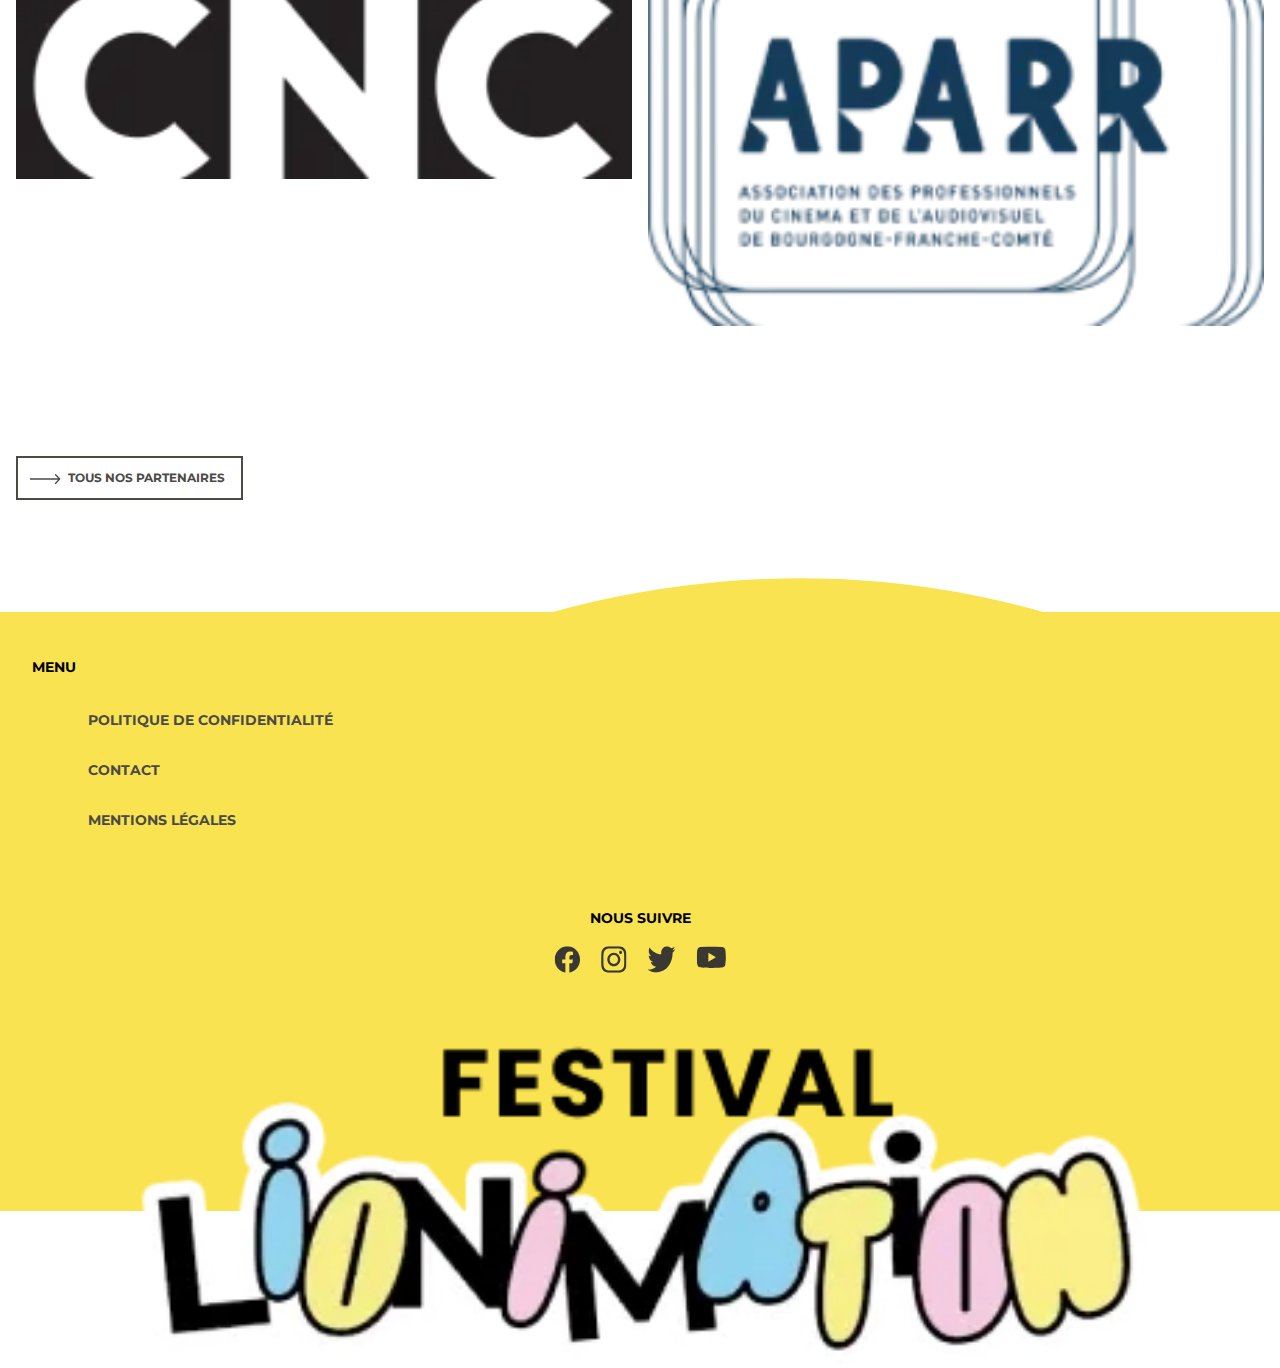
==== commit a482b512: "mise a jour head ajout des favicons" ====
--- a/index.html
+++ b/index.html
@@ -4,8 +4,13 @@
 <head>
     <meta charset="UTF-8">
     <meta name="viewport" content="width=device-width, initial-scale=1.0">
-    <title>Festival Lionimation</title>
+    <title>Accueil</title>
     <link rel="stylesheet" href="src/css/vendors/style.css">
+    <link rel="icon" type="image/png" href="/assets/favicon/favicon-32x32.png" sizes="96x96" />
+    <link rel="icon" type="image/svg+xml" href="/assets/favicon/favicon.svg" />
+    <link rel="shortcut icon" href="/assets/favicon/favicon.ico" />
+    <link rel="apple-touch-icon" sizes="180x180" href="/assets/favicon/apple-touch-icon.png" />
+    <link rel="manifest" href="/assets/favicon/site.webmanifest" />
 </head>
 
 <body>
--- a/src/css/vendors/style.css
+++ b/src/css/vendors/style.css
@@ -61,6 +61,9 @@
     /* text-transform: uppercase; */
 }
 
+h2 {
+    font-size: 34px;
+}
 
 a {
     color: var(--header-color);
